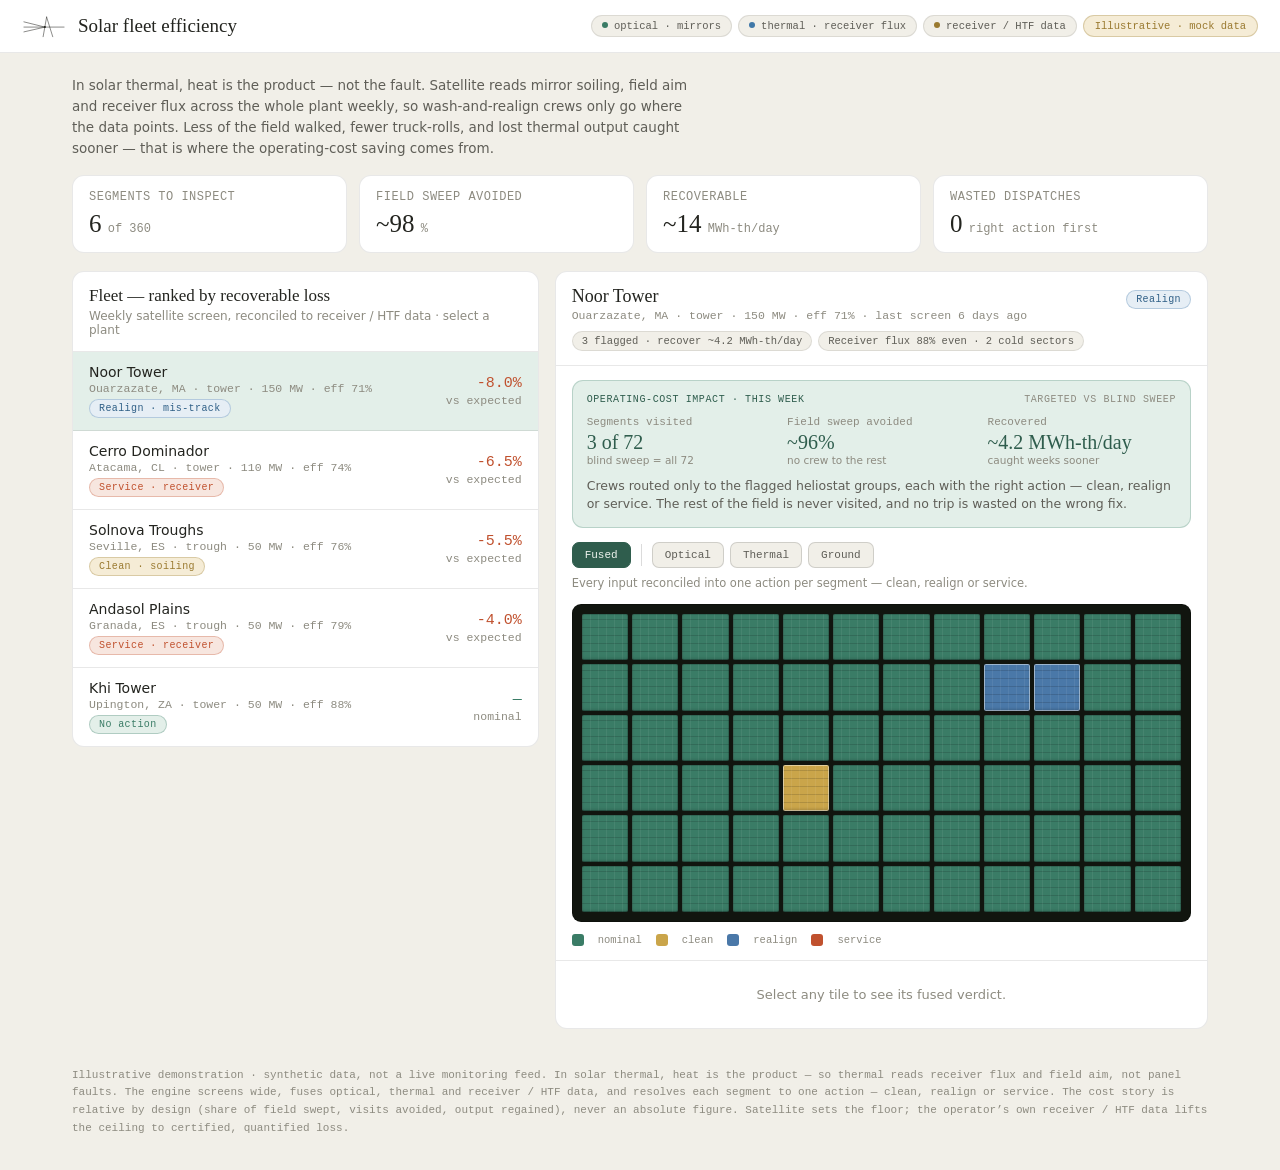
==== public/aletheia-solar-fleet-demo_3.html @ 1e92328d "Move aletheia-solar-fleet-demo_3.html to public folder so it deploys" ====
<!DOCTYPE html>
<html lang="en">
<head>
<meta charset="utf-8">
<meta name="viewport" content="width=device-width, initial-scale=1">
<title>Aletheia — Solar fleet efficiency</title>
<style>
  :root{
    --bg:#f1efe8; --card:#ffffff; --ink:#23241f; --ink2:#5f5e57; --ink3:#8d8b80;
    --line:rgba(35,36,31,0.10); --line2:rgba(35,36,31,0.16);
    --green:#2f5d4d; --greenl:#e3efe9; --teal:#3a7c66; --gold:#9a7a30; --goldl:#f5ecd6;
    --amber:#b8923f; --red:#c0512e; --redl:#f7e6df; --blue:#3f78a8;
    --serif:Georgia,Cambria,'Times New Roman',serif;
    --mono:ui-monospace,SFMono-Regular,Menlo,Consolas,monospace;
    --sans:ui-sans-serif,system-ui,-apple-system,'Segoe UI',sans-serif;
  }
  *{box-sizing:border-box}
  body{margin:0;background:var(--bg);color:var(--ink);font-family:var(--sans);-webkit-font-smoothing:antialiased}
  .top{display:flex;align-items:center;justify-content:space-between;gap:12px;
    padding:14px 22px;background:var(--card);border-bottom:0.5px solid var(--line);flex-wrap:wrap}
  .brand{display:flex;align-items:center;gap:12px}
  .brand .nm{font-family:var(--serif);font-size:19px}
  .tags{display:flex;gap:6px;flex-wrap:wrap;align-items:center}
  .tag{font-family:var(--mono);font-size:10.5px;color:var(--ink2);background:var(--bg);
    border:0.5px solid var(--line);border-radius:999px;padding:4px 10px}
  .tag .d{display:inline-block;width:6px;height:6px;border-radius:50%;background:var(--teal);margin-right:6px;vertical-align:1px}
  .mock{font-family:var(--mono);font-size:10.5px;color:var(--gold);background:var(--goldl);
    border:0.5px solid rgba(154,122,48,0.3);border-radius:999px;padding:4px 11px}

  .wrap{max-width:1180px;margin:0 auto;padding:22px}
  .lead{font-size:13.5px;color:var(--ink2);margin:0 0 16px;max-width:74ch;line-height:1.55}
  .kpis{display:grid;grid-template-columns:repeat(4,1fr);gap:12px;margin-bottom:18px}
  .kpi{background:var(--card);border:0.5px solid var(--line);border-radius:12px;padding:14px 16px}
  .kpi .l{font-size:12px;color:var(--ink3);font-family:var(--mono);text-transform:uppercase;letter-spacing:0.5px}
  .kpi .v{font-size:25px;font-family:var(--serif);margin-top:6px}
  .kpi .v small{font-size:12px;color:var(--ink3);font-family:var(--mono)}

  .main{display:grid;grid-template-columns:minmax(0,5fr) minmax(0,7fr);gap:16px;align-items:start}
  .panel{background:var(--card);border:0.5px solid var(--line);border-radius:12px;overflow:hidden}
  .ph{padding:14px 16px;border-bottom:0.5px solid var(--line)}
  .ph h2{font-family:var(--serif);font-size:17px;font-weight:400;margin:0}
  .ph p{margin:3px 0 0;font-size:12px;color:var(--ink3)}

  .row{display:grid;grid-template-columns:1fr auto;gap:8px;align-items:center;padding:12px 16px;
    border-bottom:0.5px solid var(--line);cursor:pointer;transition:background .12s}
  .row:last-child{border-bottom:none}
  .row:hover{background:#faf9f4}
  .row.sel{background:var(--greenl)}
  .row .nm{font-size:14px;font-weight:500}
  .row .meta{font-size:11.5px;color:var(--ink3);font-family:var(--mono);margin-top:2px}
  .row .right{text-align:right}
  .row .loss{font-family:var(--mono);font-size:15px;color:var(--red)}
  .row .loss.ok{color:var(--teal)}
  .pill{font-family:var(--mono);font-size:10px;letter-spacing:0.4px;padding:3px 9px;border-radius:999px;white-space:nowrap;display:inline-block;margin-top:4px}
  .pill.OK{color:var(--teal);background:var(--greenl);border:0.5px solid rgba(58,124,102,0.3)}
  .pill.Clean{color:var(--gold);background:var(--goldl);border:0.5px solid rgba(154,122,48,0.3)}
  .pill.Realign{color:#2f5f86;background:#e6eef5;border:0.5px solid rgba(63,120,168,0.3)}
  .pill.Service{color:var(--red);background:var(--redl);border:0.5px solid rgba(192,81,46,0.3)}

  .sitehead{padding:14px 16px;border-bottom:0.5px solid var(--line);display:flex;justify-content:space-between;align-items:flex-start;gap:10px;flex-wrap:wrap}
  .sitehead .nm{font-family:var(--serif);font-size:18px}
  .sitehead .meta{font-size:11.5px;color:var(--ink3);font-family:var(--mono);margin-top:2px}
  .sumchips{display:flex;gap:6px;flex-wrap:wrap;margin-top:9px}
  .sumchip{font-family:var(--mono);font-size:10.5px;color:var(--ink2);background:var(--bg);border:0.5px solid var(--line);border-radius:999px;padding:3px 9px}

  .cost{margin:14px 16px 0;padding:13px 14px;background:var(--greenl);border:0.5px solid rgba(58,124,102,0.25);border-radius:11px}
  .cost .costh{font-family:var(--mono);font-size:10px;letter-spacing:0.6px;text-transform:uppercase;color:var(--green);margin-bottom:11px;display:flex;justify-content:space-between}
  .cost .costh .vs{color:var(--ink3)}
  .cost3{display:grid;grid-template-columns:repeat(3,1fr);gap:12px}
  .cstat .cl{font-size:11px;color:var(--ink3);font-family:var(--mono)}
  .cstat .cv{font-family:var(--serif);font-size:20px;color:var(--green);margin:3px 0 1px;line-height:1.1}
  .cstat .cs{font-size:10.5px;color:var(--ink3)}
  .costcap{margin-top:11px;font-size:12.5px;color:var(--ink2);line-height:1.5}

  .layers{display:flex;gap:6px;padding:14px 16px 0;flex-wrap:wrap}
  .lyr{appearance:none;font-family:var(--mono);font-size:11px;color:var(--ink2);background:var(--bg);
    border:0.5px solid var(--line2);border-radius:7px;padding:6px 12px;cursor:pointer}
  .lyr.on{background:var(--green);color:#eef3ee;border-color:var(--green)}
  .lyr.ground.on{background:var(--gold);border-color:var(--gold)}
  .lyr.fused{font-weight:500}
  .lyrsep{width:1px;background:var(--line2);margin:2px 4px}
  .lyrhint{font-size:11.5px;color:var(--ink3);padding:8px 16px 0;min-height:18px}

  .gridwrap{padding:14px 16px}
  .pvframe{background:#11150f;border-radius:9px;padding:9px;border:0.5px solid rgba(0,0,0,0.25)}
  .pvgrid{display:grid;gap:4px}
  .cell{aspect-ratio:1;border-radius:2px;cursor:pointer;transition:transform .1s;
    display:flex;align-items:center;justify-content:center;font-family:var(--mono);font-size:9.5px;font-weight:500;color:#15160f;
    box-shadow:inset 0 0 0 1px rgba(0,0,0,0.16), inset 0 -2px 3px rgba(0,0,0,0.12);
    background-image:repeating-linear-gradient(90deg,rgba(255,255,255,0.06) 0 1px,transparent 1px 8px),repeating-linear-gradient(0deg,rgba(0,0,0,0.14) 0 1px,transparent 1px 8px)}
  .cell:hover{transform:scale(1.16);z-index:2}
  .cell.flag{box-shadow:inset 0 0 0 1px rgba(255,255,255,0.45), inset 0 -2px 3px rgba(0,0,0,0.18)}
  .cell.active{outline:2px solid #fff;outline-offset:1px;z-index:3}
  .legend{display:flex;gap:14px;flex-wrap:wrap;margin-top:12px;font-family:var(--mono);font-size:10.5px;color:var(--ink3)}
  .legend span{display:inline-flex;align-items:center;gap:6px}
  .sw{width:12px;height:12px;border-radius:3px}

  .verdict{border-top:0.5px solid var(--line);padding:14px 16px}
  .verdict .pre{font-family:var(--mono);font-size:10.5px;letter-spacing:0.6px;text-transform:uppercase;color:var(--ink3)}
  .verdict .fchip{float:right;font-family:var(--mono);font-size:9.5px;color:var(--teal);background:var(--greenl);border:0.5px solid rgba(58,124,102,0.3);border-radius:999px;padding:3px 9px}
  .verdict h3{font-family:var(--serif);font-weight:400;font-size:17px;margin:5px 0 10px}
  .vline{display:grid;grid-template-columns:148px 1fr;gap:10px;padding:7px 0;border-top:0.5px solid var(--line);font-size:13px}
  .vline .src{font-family:var(--mono);font-size:11px}
  .vsrc.opt{color:var(--teal)} .vsrc.th{color:var(--blue)} .vsrc.gr{color:var(--gold)}
  .vact{margin-top:11px;padding:11px 12px;border-radius:9px;background:var(--greenl);border:0.5px solid rgba(58,124,102,0.25);
    font-size:13.5px;color:var(--green)}
  .vact b{font-weight:500}
  .empty{padding:26px 16px;color:var(--ink3);font-size:13px;text-align:center;border-top:0.5px solid var(--line)}

  .note{max-width:1180px;margin:16px auto 30px;padding:0 22px;font-family:var(--mono);font-size:11px;color:var(--ink3);line-height:1.6}
  @media(max-width:880px){.main{grid-template-columns:1fr}.kpis{grid-template-columns:repeat(2,1fr)}}
</style>
</head>
<body>
<div class="top">
  <div class="brand">
    <svg width="44" height="24" viewBox="0 0 200 110" aria-hidden="true"><g fill="none" stroke="#23241f" stroke-width="2.4" stroke-linecap="round"><line x1="8" y1="36" x2="104" y2="60"/><line x1="8" y1="60" x2="192" y2="60"/><line x1="8" y1="82" x2="104" y2="60"/><line x1="112" y1="14" x2="96" y2="104"/><line x1="112" y1="14" x2="140" y2="104"/></g><circle cx="104" cy="60" r="4.5" fill="#23241f"/></svg>
    <div class="nm">Solar fleet efficiency</div>
  </div>
  <div class="tags">
    <span class="tag"><span class="d"></span>optical · mirrors</span>
    <span class="tag"><span class="d" style="background:#3f78a8"></span>thermal · receiver flux</span>
    <span class="tag"><span class="d" style="background:#9a7a30"></span>receiver / HTF data</span>
    <span class="mock">Illustrative · mock data</span>
  </div>
</div>

<div class="wrap">
  <p class="lead">In solar thermal, heat is the product — not the fault. Satellite reads mirror soiling, field aim and receiver flux across the whole plant weekly, so wash-and-realign crews only go where the data points. Less of the field walked, fewer truck-rolls, and lost thermal output caught sooner — that is where the operating-cost saving comes from.</p>
  <div class="kpis" id="kpis"></div>
  <div class="main">
    <div class="panel">
      <div class="ph"><h2>Fleet — ranked by recoverable loss</h2><p>Weekly satellite screen, reconciled to receiver / HTF data · select a plant</p></div>
      <div id="fleet"></div>
    </div>
    <div class="panel" id="detail"></div>
  </div>
</div>
<div class="note" id="note"></div>

<script>
function rng(seed){return function(){seed|=0;seed=seed+0x6D2B79F5|0;let t=Math.imul(seed^seed>>>15,1|seed);t=t+Math.imul(t^t>>>7,61|t)^t;return ((t^t>>>14)>>>0)/4294967296;};}

const SITES=[
  {id:'noor',name:'Noor Tower',loc:'Ouarzazate, MA',type:'tower',mw:150,pr:71,loss:8.0,cause:'mis-track',status:'Realign',recover:'~4.2 MWh-th/day',seed:101,extra:'Receiver flux 88% even · 2 cold sectors',
    flags:{ '20':{cause:'mistrack',action:'Realign',label:'Heliostat group H-21',dev:-14,kwh:'recover ~2.1 MWh-th/day (with H-22)',opt:'Mirrors clean — canting / aim looks off',th:'Cold sector on the receiver — energy landing off-target',gr:'Receiver flux 6% below expected on this cluster',act:'Realign / recalibrate tracking. This is not a wash.'},
            '21':{cause:'mistrack',action:'Realign',label:'Heliostat group H-22',dev:-11,kwh:'recover with H-21',opt:'Clean mirrors',th:'Adjacent cold sector on receiver',gr:'Flux down, same cluster',act:'Recalibrate tracking together with H-21.'},
            '40':{cause:'soiling',action:'Clean',label:'Heliostat group H-41',dev:-7,kwh:'recover ~1.4 MWh-th/day',opt:'Visible dust film across the mirrors',th:'Mild uniform flux drop',gr:'Reflectance down ~7%',act:'Wash the mirror group.'} } },
  {id:'cerro',name:'Cerro Dominador',loc:'Atacama, CL',type:'tower',mw:110,pr:74,loss:6.5,cause:'receiver',status:'Service',recover:'protect receiver',seed:117,extra:'Receiver hotspot · north panel',
    flags:{ '15':{cause:'receiver',action:'Service',label:'Receiver panel R-N',dev:-22,kwh:'protect receiver · restore output',opt:'Field looks clean and well aimed',th:'Sharp hotspot on the receiver structure',gr:'Receiver metal temperature above safe band',act:'Service — inspect tubes; defocus the affected heliostats now.'} } },
  {id:'solnova',name:'Solnova Troughs',loc:'Seville, ES',type:'trough',mw:50,pr:76,loss:5.5,cause:'soiling',status:'Clean',recover:'~1.6 MWh-th/day',seed:131,extra:'HTF outlet near setpoint',
    flags:{ '28':{cause:'soiling',action:'Clean',label:'Collector loop L-29',dev:-9,kwh:'recover ~1.6 MWh-th/day',opt:'Dust on the trough mirrors, full row',th:'HTF outlet cooler along the loop',gr:'Loop outlet 9°C below setpoint',act:'Wash the loop mirrors.'} } },
  {id:'andasol',name:'Andasol Plains',loc:'Granada, ES',type:'trough',mw:50,pr:79,loss:4.0,cause:'receiver',status:'Service',recover:'restore loop',seed:148,extra:'HTF joint suspected · L-12',
    flags:{ '11':{cause:'receiver',action:'Service',label:'Collector loop L-12',dev:-12,kwh:'restore loop output',opt:'Mirrors clean',th:'Cold break mid-loop — fluid not heating past the joint',gr:'Loop outlet flat despite full irradiance',act:'Service — inspect HTF joint / vacuum loss on the receiver tube.'} } },
  {id:'khi',name:'Khi Tower',loc:'Upington, ZA',type:'tower',mw:50,pr:88,loss:1.8,cause:'none material',status:'OK',recover:'—',seed:160,extra:'Receiver flux even',flags:{}}
];

const GW=12, GH=6, N=GW*GH;
SITES.forEach(function(s){
  const r=rng(s.seed); const cells=[];
  for(let i=0;i<N;i++){ cells.push({perf:0.92+r()*0.07, dev:-2+r()*3, flag:null}); }
  Object.keys(s.flags).forEach(function(k){
    const i=+k, f=s.flags[k];
    cells[i].flag=f; cells[i].dev=f.dev;
    cells[i].perf = f.cause==='receiver'?0.5+r()*0.1 : f.cause==='mistrack'?0.7+r()*0.05 : 0.74+r()*0.05;
  });
  s.cells=cells;
});

let layer='fused', curSite=null, curCell=null;

const totalSeg=SITES.length*N;
const flaggedSeg=SITES.reduce((a,s)=>a+s.cells.filter(c=>c.flag).length,0);
const avoided=Math.round((1-flaggedSeg/totalSeg)*100);
document.getElementById('kpis').innerHTML=
  kpi('Segments to inspect',flaggedSeg+' <small>of '+totalSeg+'</small>')+
  kpi('Field sweep avoided','~'+avoided+' <small>%</small>')+
  kpi('Recoverable','~14 <small>MWh-th/day</small>')+
  kpi('Wasted dispatches','0 <small>right action first</small>');
function kpi(l,v){return '<div class="kpi"><div class="l">'+l+'</div><div class="v">'+v+'</div></div>';}

const ranked=[...SITES].sort((a,b)=>b.loss-a.loss);
document.getElementById('fleet').innerHTML=ranked.map(function(s){
  const ok=s.status==='OK';
  return '<div class="row" data-id="'+s.id+'"><div><div class="nm">'+s.name+'</div>'+
    '<div class="meta">'+s.loc+' · '+s.type+' · '+s.mw+' MW · eff '+s.pr+'%</div>'+
    '<span class="pill '+s.status+'">'+(ok?'No action':s.status+' · '+s.cause)+'</span></div>'+
    '<div class="right"><div class="loss'+(ok?' ok':'')+'">'+(ok?'\u2014':'-'+s.loss.toFixed(1)+'%')+'</div>'+
    '<div class="meta">'+(ok?'nominal':'vs expected')+'</div></div></div>';
}).join('');
document.querySelectorAll('.row').forEach(r=>r.onclick=function(){selectSite(r.dataset.id);});

function colorFor(c){
  if(layer==='fused'){ if(!c.flag) return '#3a7c66'; const x=c.flag.cause; return x==='soiling'?'#caa54a':x==='mistrack'?'#4a78a8':'#c0512e'; }
  if(layer==='optical'){ if(!c.flag) return '#3b5566'; const x=c.flag.cause; return x==='soiling'?'#caa54a':x==='mistrack'?'#6a86a0':'#3b5566'; }
  if(layer==='thermal'){ if(!c.flag) return '#3a7c66'; const x=c.flag.cause; return x==='soiling'?'#caa54a':x==='mistrack'?'#5b8fc4':'#c0512e'; }
  const d=c.dev; return d>=-2?'#3a7c66':d>=-5?'#e7d39a':d>=-10?'#caa54a':d>=-20?'#cf7a3a':'#c0512e';
}
function cellVal(c){ if(layer!=='ground') return ''; if(c.dev<=-50) return 'OFF'; if(c.dev<=-4) return '\u2212'+Math.abs(Math.round(c.dev)); return ''; }
const LAYERS=['fused','optical','thermal','ground'];
const LLABEL={fused:'Fused',optical:'Optical',thermal:'Thermal',ground:'Ground'};
const HINT={
  fused:'Every input reconciled into one action per segment — clean, realign or service.',
  optical:'Optical sees mirror soiling and gross mis-alignment across the field.',
  thermal:'Thermal reads <em>receiver flux and aim</em> — an even, intense target means the field is hitting its mark; cold patches mean mirrors missing it.',
  ground:'Receiver / HTF temperature vs expected — the thermal truth that <em>proves</em> the picture.'
};

function cstat(l,v,s){return '<div class="cstat"><div class="cl">'+l+'</div><div class="cv">'+v+'</div><div class="cs">'+s+'</div></div>';}
function costHTML(s,fN){
  const pctVisit=Math.round(fN/N*100), av=100-pctVisit;
  const unit=s.type==='trough'?'loops':'heliostat groups';
  const visited=fN? fN+' of '+N:'0 of '+N;
  const recov=fN? s.recover:'none lost';
  const cap=fN
    ? 'Crews routed only to the flagged '+unit+', each with the right action — clean, realign or service. The rest of the field is never visited, and no trip is wasted on the wrong fix.'
    : 'The weekly satellite screen clears the plant — a full blind sweep avoided this cycle, zero truck-rolls, nothing to recover.';
  return '<div class="cost"><div class="costh"><span>Operating-cost impact · this week</span><span class="vs">targeted vs blind sweep</span></div>'+
    '<div class="cost3">'+cstat('Segments visited',visited,'blind sweep = all '+N)+
    cstat('Field sweep avoided','~'+av+'%','no crew to the rest')+
    cstat('Recovered',recov,fN?'caught weeks sooner':'screen clears it')+
    '</div><div class="costcap">'+cap+'</div></div>';
}

function selectSite(id){
  curSite=SITES.find(s=>s.id===id); curCell=null;
  document.querySelectorAll('.row').forEach(r=>r.classList.toggle('sel',r.dataset.id===id));
  renderDetail();
}
function renderDetail(){
  const s=curSite, fN=s.cells.filter(c=>c.flag).length;
  const chips='<span class="sumchip">'+(fN? fN+' flagged · recover '+s.recover:'all nominal · no action')+'</span>'+(s.extra?'<span class="sumchip">'+s.extra+'</span>':'');
  const lyrs=LAYERS.map(function(l,idx){
    const sep=(idx===1)?'<div class="lyrsep"></div>':'';
    const extra=(l==='fused'?'fused':l==='ground'?'ground':'');
    return sep+'<button class="lyr '+extra+(layer===l?' on':'')+'" data-l="'+l+'">'+LLABEL[l]+'</button>';
  }).join('');
  document.getElementById('detail').innerHTML=
    '<div class="sitehead"><div><div class="nm">'+s.name+'</div><div class="meta">'+s.loc+' · '+s.type+' · '+s.mw+' MW · eff '+s.pr+'% · last screen 6 days ago</div>'+
      '<div class="sumchips">'+chips+'</div></div>'+
      '<span class="pill '+s.status+'">'+(s.status==='OK'?'No action':s.status)+'</span></div>'+
    costHTML(s,fN)+
    '<div class="layers">'+lyrs+'</div><div class="lyrhint" id="hint"></div>'+
    '<div class="gridwrap"><div class="pvframe"><div class="pvgrid" id="pv" style="grid-template-columns:repeat('+GW+',1fr)"></div></div><div class="legend" id="legend"></div></div>'+
    '<div id="vbox"></div>';
  document.querySelectorAll('.lyr').forEach(b=>b.onclick=function(){layer=b.dataset.l;paintGrid();});
  paintGrid(); renderVerdict();
}
function paintGrid(){
  document.querySelectorAll('.lyr').forEach(b=>b.classList.toggle('on',b.dataset.l===layer));
  document.getElementById('hint').innerHTML=HINT[layer];
  const pv=document.getElementById('pv');
  pv.innerHTML=curSite.cells.map(function(c,i){
    return '<div class="cell'+(c.flag?' flag':'')+(curCell===i?' active':'')+'" data-i="'+i+'" style="background-color:'+colorFor(c)+'">'+cellVal(c)+'</div>';
  }).join('');
  pv.querySelectorAll('.cell').forEach(el=>el.onclick=function(){curCell=+el.dataset.i;paintGrid();renderVerdict();});
  document.getElementById('legend').innerHTML=legendFor();
}
function legendFor(){
  if(layer==='fused') return sw('#3a7c66')+'nominal '+sw('#caa54a')+'clean '+sw('#4a78a8')+'realign '+sw('#c0512e')+'service';
  if(layer==='optical') return sw('#3b5566')+'clean mirrors '+sw('#caa54a')+'soiled '+sw('#6a86a0')+'aim suspect';
  if(layer==='thermal') return sw('#3a7c66')+'on-target flux '+sw('#5b8fc4')+'cold / off-aim '+sw('#c0512e')+'receiver hot';
  return sw('#3a7c66')+'at expected '+sw('#caa54a')+'down '+sw('#cf7a3a')+'down hard '+sw('#c0512e')+'critical · numbers = % below';
}
function sw(c){return '<span><span class="sw" style="background:'+c+'"></span></span>';}
function renderVerdict(){
  const v=document.getElementById('vbox');
  if(curCell===null){v.innerHTML='<div class="empty">Select any tile to see its fused verdict.</div>';return;}
  const c=curSite.cells[curCell];
  if(!c.flag){v.innerHTML='<div class="verdict"><div class="pre">'+segName(curCell)+'</div><h3>Nominal — performing to expectation.</h3><div class="vline"><span class="src vsrc gr">receiver / HTF</span><span>Within tolerance of expected output.</span></div></div>';return;}
  const f=c.flag;
  v.innerHTML='<div class="verdict"><span class="fchip">fused · 3 sources agree</span><div class="pre">Fused verdict · '+f.label+'</div>'+
    '<h3>'+causeTitle(f.cause)+'</h3>'+
    vline('opt','optical · mirror',f.opt)+
    vline('th','thermal · receiver & aim',f.th)+
    vline('gr','receiver/HTF · output',f.gr)+
    '<div class="vact"><b>'+f.action+'.</b> '+f.act+'<div style="margin-top:5px;font-family:var(--mono);font-size:11px;color:#2f5d4d">\u2192 '+f.kwh+'</div></div></div>';
}
function vline(cls,src,txt){return '<div class="vline"><span class="src vsrc '+cls+'">'+src+'</span><span>'+txt+'</span></div>';}
function causeTitle(c){ return c==='soiling'?'Soiling — clean it.':c==='mistrack'?'Mis-tracking — realign it.':'Receiver / HTF — service it.'; }
function segName(i){
  const rc=String.fromCharCode(65+Math.floor(i/GW))+'-'+String((i%GW)+1).padStart(2,'0');
  return (curSite.type==='trough'?'Loop ':'Heliostat ')+rc;
}

selectSite('noor');

document.getElementById('note').textContent='Illustrative demonstration · synthetic data, not a live monitoring feed. In solar thermal, heat is the product — so thermal reads receiver flux and field aim, not panel faults. The engine screens wide, fuses optical, thermal and receiver / HTF data, and resolves each segment to one action — clean, realign or service. The cost story is relative by design (share of field swept, visits avoided, output regained), never an absolute figure. Satellite sets the floor; the operator\u2019s own receiver / HTF data lifts the ceiling to certified, quantified loss.';
</script>
</body>
</html>
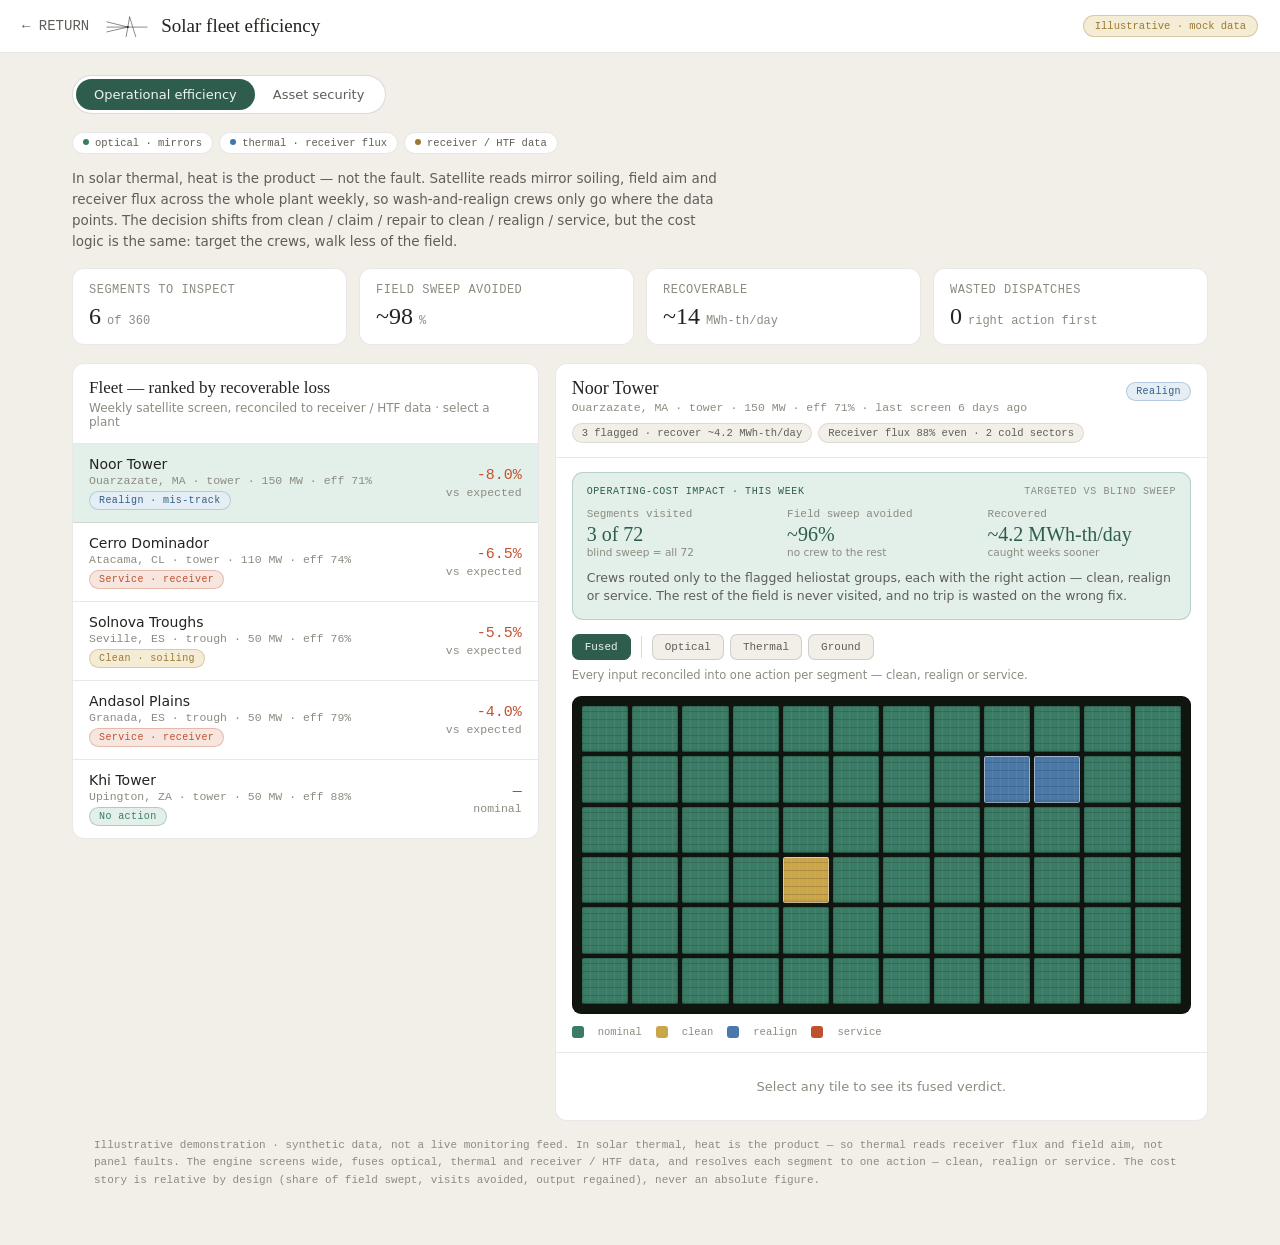
==== commit 61f6c74a: "Update demo page from vinaylax/main but keep Return button" ====
--- a/public/aletheia-solar-fleet-demo_3.html
+++ b/public/aletheia-solar-fleet-demo_3.html
@@ -20,19 +20,22 @@
     padding:14px 22px;background:var(--card);border-bottom:0.5px solid var(--line);flex-wrap:wrap}
   .brand{display:flex;align-items:center;gap:12px}
   .brand .nm{font-family:var(--serif);font-size:19px}
-  .tags{display:flex;gap:6px;flex-wrap:wrap;align-items:center}
-  .tag{font-family:var(--mono);font-size:10.5px;color:var(--ink2);background:var(--bg);
+  .mock{font-family:var(--mono);font-size:10.5px;color:var(--gold);background:var(--goldl);
+    border:0.5px solid rgba(154,122,48,0.3);border-radius:999px;padding:4px 11px}
+  .tags{display:flex;gap:6px;flex-wrap:wrap;align-items:center;margin-bottom:14px}
+  .tag{font-family:var(--mono);font-size:10.5px;color:var(--ink2);background:var(--card);
     border:0.5px solid var(--line);border-radius:999px;padding:4px 10px}
   .tag .d{display:inline-block;width:6px;height:6px;border-radius:50%;background:var(--teal);margin-right:6px;vertical-align:1px}
-  .mock{font-family:var(--mono);font-size:10.5px;color:var(--gold);background:var(--goldl);
-    border:0.5px solid rgba(154,122,48,0.3);border-radius:999px;padding:4px 11px}
 
   .wrap{max-width:1180px;margin:0 auto;padding:22px}
-  .lead{font-size:13.5px;color:var(--ink2);margin:0 0 16px;max-width:74ch;line-height:1.55}
+  .modeseg{display:inline-flex;background:var(--card);border:0.5px solid var(--line2);border-radius:999px;padding:3px;margin-bottom:18px}
+  .modebtn{appearance:none;border:none;background:transparent;font-family:var(--sans);font-size:13px;color:var(--ink2);padding:8px 18px;border-radius:999px;cursor:pointer}
+  .modebtn.on{background:var(--green);color:#eef3ee}
+  .lead{font-size:13.5px;color:var(--ink2);margin:0 0 16px;max-width:76ch;line-height:1.55}
   .kpis{display:grid;grid-template-columns:repeat(4,1fr);gap:12px;margin-bottom:18px}
   .kpi{background:var(--card);border:0.5px solid var(--line);border-radius:12px;padding:14px 16px}
   .kpi .l{font-size:12px;color:var(--ink3);font-family:var(--mono);text-transform:uppercase;letter-spacing:0.5px}
-  .kpi .v{font-size:25px;font-family:var(--serif);margin-top:6px}
+  .kpi .v{font-size:24px;font-family:var(--serif);margin-top:6px}
   .kpi .v small{font-size:12px;color:var(--ink3);font-family:var(--mono)}
 
   .main{display:grid;grid-template-columns:minmax(0,5fr) minmax(0,7fr);gap:16px;align-items:start}
@@ -41,106 +44,158 @@
   .ph h2{font-family:var(--serif);font-size:17px;font-weight:400;margin:0}
   .ph p{margin:3px 0 0;font-size:12px;color:var(--ink3)}
 
-  .row{display:grid;grid-template-columns:1fr auto;gap:8px;align-items:center;padding:12px 16px;
-    border-bottom:0.5px solid var(--line);cursor:pointer;transition:background .12s}
-  .row:last-child{border-bottom:none}
-  .row:hover{background:#faf9f4}
-  .row.sel{background:var(--greenl)}
-  .row .nm{font-size:14px;font-weight:500}
-  .row .meta{font-size:11.5px;color:var(--ink3);font-family:var(--mono);margin-top:2px}
-  .row .right{text-align:right}
-  .row .loss{font-family:var(--mono);font-size:15px;color:var(--red)}
-  .row .loss.ok{color:var(--teal)}
+  /* OE fleet */
+  .row{display:grid;grid-template-columns:1fr auto;gap:8px;align-items:center;padding:12px 16px;border-bottom:0.5px solid var(--line);cursor:pointer;transition:background .12s}
+  .row:last-child{border-bottom:none}.row:hover{background:#faf9f4}.row.sel{background:var(--greenl)}
+  .row .nm{font-size:14px;font-weight:500}.row .meta{font-size:11.5px;color:var(--ink3);font-family:var(--mono);margin-top:2px}
+  .row .right{text-align:right}.row .loss{font-family:var(--mono);font-size:15px;color:var(--red)}.row .loss.ok{color:var(--teal)}
   .pill{font-family:var(--mono);font-size:10px;letter-spacing:0.4px;padding:3px 9px;border-radius:999px;white-space:nowrap;display:inline-block;margin-top:4px}
   .pill.OK{color:var(--teal);background:var(--greenl);border:0.5px solid rgba(58,124,102,0.3)}
   .pill.Clean{color:var(--gold);background:var(--goldl);border:0.5px solid rgba(154,122,48,0.3)}
   .pill.Realign{color:#2f5f86;background:#e6eef5;border:0.5px solid rgba(63,120,168,0.3)}
   .pill.Service{color:var(--red);background:var(--redl);border:0.5px solid rgba(192,81,46,0.3)}
-
   .sitehead{padding:14px 16px;border-bottom:0.5px solid var(--line);display:flex;justify-content:space-between;align-items:flex-start;gap:10px;flex-wrap:wrap}
-  .sitehead .nm{font-family:var(--serif);font-size:18px}
-  .sitehead .meta{font-size:11.5px;color:var(--ink3);font-family:var(--mono);margin-top:2px}
+  .sitehead .nm{font-family:var(--serif);font-size:18px}.sitehead .meta{font-size:11.5px;color:var(--ink3);font-family:var(--mono);margin-top:2px}
   .sumchips{display:flex;gap:6px;flex-wrap:wrap;margin-top:9px}
   .sumchip{font-family:var(--mono);font-size:10.5px;color:var(--ink2);background:var(--bg);border:0.5px solid var(--line);border-radius:999px;padding:3px 9px}
-
   .cost{margin:14px 16px 0;padding:13px 14px;background:var(--greenl);border:0.5px solid rgba(58,124,102,0.25);border-radius:11px}
   .cost .costh{font-family:var(--mono);font-size:10px;letter-spacing:0.6px;text-transform:uppercase;color:var(--green);margin-bottom:11px;display:flex;justify-content:space-between}
-  .cost .costh .vs{color:var(--ink3)}
-  .cost3{display:grid;grid-template-columns:repeat(3,1fr);gap:12px}
-  .cstat .cl{font-size:11px;color:var(--ink3);font-family:var(--mono)}
-  .cstat .cv{font-family:var(--serif);font-size:20px;color:var(--green);margin:3px 0 1px;line-height:1.1}
-  .cstat .cs{font-size:10.5px;color:var(--ink3)}
+  .cost .costh .vs{color:var(--ink3)}.cost3{display:grid;grid-template-columns:repeat(3,1fr);gap:12px}
+  .cstat .cl{font-size:11px;color:var(--ink3);font-family:var(--mono)}.cstat .cv{font-family:var(--serif);font-size:20px;color:var(--green);margin:3px 0 1px;line-height:1.1}.cstat .cs{font-size:10.5px;color:var(--ink3)}
   .costcap{margin-top:11px;font-size:12.5px;color:var(--ink2);line-height:1.5}
-
   .layers{display:flex;gap:6px;padding:14px 16px 0;flex-wrap:wrap}
-  .lyr{appearance:none;font-family:var(--mono);font-size:11px;color:var(--ink2);background:var(--bg);
-    border:0.5px solid var(--line2);border-radius:7px;padding:6px 12px;cursor:pointer}
-  .lyr.on{background:var(--green);color:#eef3ee;border-color:var(--green)}
-  .lyr.ground.on{background:var(--gold);border-color:var(--gold)}
-  .lyr.fused{font-weight:500}
-  .lyrsep{width:1px;background:var(--line2);margin:2px 4px}
-  .lyrhint{font-size:11.5px;color:var(--ink3);padding:8px 16px 0;min-height:18px}
-
+  .lyr{appearance:none;font-family:var(--mono);font-size:11px;color:var(--ink2);background:var(--bg);border:0.5px solid var(--line2);border-radius:7px;padding:6px 12px;cursor:pointer}
+  .lyr.on{background:var(--green);color:#eef3ee;border-color:var(--green)}.lyr.ground.on{background:var(--gold);border-color:var(--gold)}.lyr.fused{font-weight:500}
+  .lyrsep{width:1px;background:var(--line2);margin:2px 4px}.lyrhint{font-size:11.5px;color:var(--ink3);padding:8px 16px 0;min-height:18px}
   .gridwrap{padding:14px 16px}
   .pvframe{background:#11150f;border-radius:9px;padding:9px;border:0.5px solid rgba(0,0,0,0.25)}
   .pvgrid{display:grid;gap:4px}
-  .cell{aspect-ratio:1;border-radius:2px;cursor:pointer;transition:transform .1s;
-    display:flex;align-items:center;justify-content:center;font-family:var(--mono);font-size:9.5px;font-weight:500;color:#15160f;
+  .cell{aspect-ratio:1;border-radius:2px;cursor:pointer;transition:transform .1s;display:flex;align-items:center;justify-content:center;font-family:var(--mono);font-size:9.5px;font-weight:500;color:#15160f;
     box-shadow:inset 0 0 0 1px rgba(0,0,0,0.16), inset 0 -2px 3px rgba(0,0,0,0.12);
     background-image:repeating-linear-gradient(90deg,rgba(255,255,255,0.06) 0 1px,transparent 1px 8px),repeating-linear-gradient(0deg,rgba(0,0,0,0.14) 0 1px,transparent 1px 8px)}
   .cell:hover{transform:scale(1.16);z-index:2}
   .cell.flag{box-shadow:inset 0 0 0 1px rgba(255,255,255,0.45), inset 0 -2px 3px rgba(0,0,0,0.18)}
   .cell.active{outline:2px solid #fff;outline-offset:1px;z-index:3}
   .legend{display:flex;gap:14px;flex-wrap:wrap;margin-top:12px;font-family:var(--mono);font-size:10.5px;color:var(--ink3)}
-  .legend span{display:inline-flex;align-items:center;gap:6px}
-  .sw{width:12px;height:12px;border-radius:3px}
-
+  .legend span{display:inline-flex;align-items:center;gap:6px}.sw{width:12px;height:12px;border-radius:3px}
   .verdict{border-top:0.5px solid var(--line);padding:14px 16px}
   .verdict .pre{font-family:var(--mono);font-size:10.5px;letter-spacing:0.6px;text-transform:uppercase;color:var(--ink3)}
   .verdict .fchip{float:right;font-family:var(--mono);font-size:9.5px;color:var(--teal);background:var(--greenl);border:0.5px solid rgba(58,124,102,0.3);border-radius:999px;padding:3px 9px}
   .verdict h3{font-family:var(--serif);font-weight:400;font-size:17px;margin:5px 0 10px}
   .vline{display:grid;grid-template-columns:148px 1fr;gap:10px;padding:7px 0;border-top:0.5px solid var(--line);font-size:13px}
-  .vline .src{font-family:var(--mono);font-size:11px}
-  .vsrc.opt{color:var(--teal)} .vsrc.th{color:var(--blue)} .vsrc.gr{color:var(--gold)}
-  .vact{margin-top:11px;padding:11px 12px;border-radius:9px;background:var(--greenl);border:0.5px solid rgba(58,124,102,0.25);
-    font-size:13.5px;color:var(--green)}
-  .vact b{font-weight:500}
+  .vline .src{font-family:var(--mono);font-size:11px}.vsrc.opt{color:var(--teal)}.vsrc.th{color:var(--blue)}.vsrc.gr{color:var(--gold)}
+  .vact{margin-top:11px;padding:11px 12px;border-radius:9px;background:var(--greenl);border:0.5px solid rgba(58,124,102,0.25);font-size:13.5px;color:var(--green)}.vact b{font-weight:500}
   .empty{padding:26px 16px;color:var(--ink3);font-size:13px;text-align:center;border-top:0.5px solid var(--line)}
 
+  /* AS time-lapse */
+  .viewer{padding:14px 16px}
+  .scene-wrap{border-radius:9px;overflow:hidden;border:0.5px solid rgba(0,0,0,0.3);background:#0d0f0c;line-height:0}
+  .scene-wrap svg{width:100%;height:auto;display:block}
+  .caption{margin-top:12px;display:flex;align-items:baseline;gap:12px}
+  .caption .yr{font-family:var(--serif);font-size:26px}
+  .caption .cx{font-size:13px;color:var(--ink2)}
+  .timeline{margin-top:14px;position:relative}
+  .tlbar{height:2px;background:var(--line2);position:absolute;left:8px;right:8px;top:9px}
+  .tlfill{height:2px;background:var(--teal);position:absolute;left:8px;top:9px;transition:width .25s}
+  .ticks{display:flex;justify-content:space-between;position:relative}
+  .ytick{appearance:none;border:none;background:transparent;cursor:pointer;display:flex;flex-direction:column;align-items:center;gap:6px;padding:0;flex:1}
+  .ytick .dot{width:11px;height:11px;border-radius:50%;background:var(--card);border:1.5px solid var(--line2)}
+  .ytick.on .dot{background:var(--teal);border-color:var(--teal)}
+  .ytick.built .dot{box-shadow:0 0 0 3px rgba(154,122,48,0.25)}
+  .ytick .yl{font-family:var(--mono);font-size:10.5px;color:var(--ink3)}
+  .ytick.on .yl{color:var(--ink)}
+  .playrow{margin-top:16px;display:flex;align-items:center;gap:12px}
+  .playbtn{appearance:none;font-family:var(--mono);font-size:12px;color:#eef3ee;background:var(--green);border:none;border-radius:8px;padding:9px 16px;cursor:pointer}
+  .asmock{font-family:var(--mono);font-size:10.5px;color:var(--ink3)}
+  .changes{padding:6px 0}
+  .chg{display:grid;grid-template-columns:54px 1fr;gap:10px;padding:11px 16px;border-bottom:0.5px solid var(--line);opacity:.4;transition:opacity .2s}
+  .chg:last-child{border-bottom:none}
+  .chg.shown{opacity:1}
+  .chg.cur{background:var(--greenl)}
+  .chg .cy{font-family:var(--mono);font-size:12px;color:var(--ink3)}
+  .chg .ct{font-size:13px;color:var(--ink2);line-height:1.4}
+  .chg .lv{display:inline-block;font-family:var(--mono);font-size:9.5px;letter-spacing:.4px;padding:2px 7px;border-radius:999px;margin-top:5px}
+  .lv.base{color:var(--ink3);background:var(--bg);border:0.5px solid var(--line)}
+  .lv.info{color:var(--teal);background:var(--greenl);border:0.5px solid rgba(58,124,102,0.3)}
+  .lv.major{color:var(--gold);background:var(--goldl);border:0.5px solid rgba(154,122,48,0.3)}
+  .lv.review{color:var(--red);background:var(--redl);border:0.5px solid rgba(192,81,46,0.3)}
+
   .note{max-width:1180px;margin:16px auto 30px;padding:0 22px;font-family:var(--mono);font-size:11px;color:var(--ink3);line-height:1.6}
+  [hidden]{display:none!important}
   @media(max-width:880px){.main{grid-template-columns:1fr}.kpis{grid-template-columns:repeat(2,1fr)}}
 </style>
 </head>
 <body>
 <div class="top">
-  <div class="brand">
-    <svg width="44" height="24" viewBox="0 0 200 110" aria-hidden="true"><g fill="none" stroke="#23241f" stroke-width="2.4" stroke-linecap="round"><line x1="8" y1="36" x2="104" y2="60"/><line x1="8" y1="60" x2="192" y2="60"/><line x1="8" y1="82" x2="104" y2="60"/><line x1="112" y1="14" x2="96" y2="104"/><line x1="112" y1="14" x2="140" y2="104"/></g><circle cx="104" cy="60" r="4.5" fill="#23241f"/></svg>
-    <div class="nm">Solar fleet efficiency</div>
+  <div style="display:flex; align-items:center; gap:16px;">
+    <a href="index.html" style="text-decoration: none; color: var(--ink2); font-family: var(--mono); font-size: 14px;">&larr; RETURN</a>
+    <div class="brand">
+      <svg width="44" height="24" viewBox="0 0 200 110" aria-hidden="true"><g fill="none" stroke="#23241f" stroke-width="2.4" stroke-linecap="round"><line x1="8" y1="36" x2="104" y2="60"/><line x1="8" y1="60" x2="192" y2="60"/><line x1="8" y1="82" x2="104" y2="60"/><line x1="112" y1="14" x2="96" y2="104"/><line x1="112" y1="14" x2="140" y2="104"/></g><circle cx="104" cy="60" r="4.5" fill="#23241f"/></svg>
+      <div class="nm">Solar fleet efficiency</div>
+    </div>
   </div>
-  <div class="tags">
-    <span class="tag"><span class="d"></span>optical · mirrors</span>
-    <span class="tag"><span class="d" style="background:#3f78a8"></span>thermal · receiver flux</span>
-    <span class="tag"><span class="d" style="background:#9a7a30"></span>receiver / HTF data</span>
-    <span class="mock">Illustrative · mock data</span>
+  <span class="mock">Illustrative · mock data</span>
+</div>
+
+<div class="wrap">
+  <div class="modeseg" role="tablist">
+    <button class="modebtn on" id="m-oe" role="tab">Operational efficiency</button>
+    <button class="modebtn" id="m-as" role="tab">Asset security</button>
   </div>
+
+  <!-- ================= OPERATIONAL EFFICIENCY ================= -->
+  <section id="oe">
+    <div class="tags">
+      <span class="tag"><span class="d"></span>optical · mirrors</span>
+      <span class="tag"><span class="d" style="background:#3f78a8"></span>thermal · receiver flux</span>
+      <span class="tag"><span class="d" style="background:#9a7a30"></span>receiver / HTF data</span>
+    </div>
+    <p class="lead">In solar thermal, heat is the product — not the fault. Satellite reads mirror soiling, field aim and receiver flux across the whole plant weekly, so wash-and-realign crews only go where the data points. The decision shifts from clean / claim / repair to clean / realign / service, but the cost logic is the same: target the crews, walk less of the field.</p>
+    <div class="kpis" id="kpis"></div>
+    <div class="main">
+      <div class="panel">
+        <div class="ph"><h2>Fleet — ranked by recoverable loss</h2><p>Weekly satellite screen, reconciled to receiver / HTF data · select a plant</p></div>
+        <div id="fleet"></div>
+      </div>
+      <div class="panel" id="detail"></div>
+    </div>
+    <div class="note" id="oenote"></div>
+  </section>
+
+  <!-- ================= ASSET SECURITY ================= -->
+  <section id="as" hidden>
+    <div class="tags">
+      <span class="tag"><span class="d"></span>optical basemaps</span>
+      <span class="tag"><span class="d" style="background:#3f78a8"></span>change detection</span>
+      <span class="tag"><span class="d" style="background:#9a7a30"></span>boundary &amp; integrity</span>
+    </div>
+    <p class="lead">Asset security from orbit isn't a single snapshot — it's the record over time. Aletheia compares each satellite pass against the last to see what physically changed on a site: construction, footprint growth, new structures, and disturbance beyond the permitted boundary. Scrub the years, or press play, to watch this plant built out from bare land to a working solar farm — and see what the change-detection layer flags along the way.</p>
+    <div class="kpis" id="asstats"></div>
+    <div class="main">
+      <div class="panel">
+        <div class="ph"><h2>Site monitoring — build-out over time</h2><p>Kutch Solar Park · Gujarat, IN · annual satellite basemaps, 2018–2025</p></div>
+        <div class="viewer">
+          <div class="scene-wrap" id="scene"></div>
+          <div class="caption"><span class="yr" id="ascapyr"></span><span class="cx" id="ascaptx"></span></div>
+          <div class="timeline">
+            <div class="tlbar"></div><div class="tlfill" id="tlfill"></div>
+            <div class="ticks" id="ticks"></div>
+          </div>
+          <div class="playrow"><button class="playbtn" id="play">▶ Play 2018 → 2025</button><span class="asmock">illustrative · synthetic imagery, not a real basemap</span></div>
+        </div>
+      </div>
+      <div class="panel">
+        <div class="ph"><h2>Detected changes</h2><p>Automated change detection vs the previous pass</p></div>
+        <div class="changes" id="changes"></div>
+      </div>
+    </div>
+    <div class="note">Illustrative demonstration · the imagery is a stylised, synthetic reconstruction, not a real satellite basemap. The product is the change-detection logic — comparing each pass to the last, quantifying footprint growth, and flagging structures or disturbance that don't match the record. In production this runs on licensed annual basemaps; every flag is human-verified before it drives a response, and high-stakes calls are confirmed against ground truth.</div>
+  </section>
 </div>
 
-<div class="wrap">
-  <p class="lead">In solar thermal, heat is the product — not the fault. Satellite reads mirror soiling, field aim and receiver flux across the whole plant weekly, so wash-and-realign crews only go where the data points. Less of the field walked, fewer truck-rolls, and lost thermal output caught sooner — that is where the operating-cost saving comes from.</p>
-  <div class="kpis" id="kpis"></div>
-  <div class="main">
-    <div class="panel">
-      <div class="ph"><h2>Fleet — ranked by recoverable loss</h2><p>Weekly satellite screen, reconciled to receiver / HTF data · select a plant</p></div>
-      <div id="fleet"></div>
-    </div>
-    <div class="panel" id="detail"></div>
-  </div>
-</div>
-<div class="note" id="note"></div>
-
 <script>
+/* ---------------- OPERATIONAL EFFICIENCY (solar-thermal fleet) ---------------- */
 function rng(seed){return function(){seed|=0;seed=seed+0x6D2B79F5|0;let t=Math.imul(seed^seed>>>15,1|seed);t=t+Math.imul(t^t>>>7,61|t)^t;return ((t^t>>>14)>>>0)/4294967296;};}
-
 const SITES=[
   {id:'noor',name:'Noor Tower',loc:'Ouarzazate, MA',type:'tower',mw:150,pr:71,loss:8.0,cause:'mis-track',status:'Realign',recover:'~4.2 MWh-th/day',seed:101,extra:'Receiver flux 88% even · 2 cold sectors',
     flags:{ '20':{cause:'mistrack',action:'Realign',label:'Heliostat group H-21',dev:-14,kwh:'recover ~2.1 MWh-th/day (with H-22)',opt:'Mirrors clean — canting / aim looks off',th:'Cold sector on the receiver — energy landing off-target',gr:'Receiver flux 6% below expected on this cluster',act:'Realign / recalibrate tracking. This is not a wash.'},
@@ -154,42 +209,30 @@
     flags:{ '11':{cause:'receiver',action:'Service',label:'Collector loop L-12',dev:-12,kwh:'restore loop output',opt:'Mirrors clean',th:'Cold break mid-loop — fluid not heating past the joint',gr:'Loop outlet flat despite full irradiance',act:'Service — inspect HTF joint / vacuum loss on the receiver tube.'} } },
   {id:'khi',name:'Khi Tower',loc:'Upington, ZA',type:'tower',mw:50,pr:88,loss:1.8,cause:'none material',status:'OK',recover:'—',seed:160,extra:'Receiver flux even',flags:{}}
 ];
-
 const GW=12, GH=6, N=GW*GH;
 SITES.forEach(function(s){
   const r=rng(s.seed); const cells=[];
   for(let i=0;i<N;i++){ cells.push({perf:0.92+r()*0.07, dev:-2+r()*3, flag:null}); }
   Object.keys(s.flags).forEach(function(k){
-    const i=+k, f=s.flags[k];
-    cells[i].flag=f; cells[i].dev=f.dev;
+    const i=+k, f=s.flags[k]; cells[i].flag=f; cells[i].dev=f.dev;
     cells[i].perf = f.cause==='receiver'?0.5+r()*0.1 : f.cause==='mistrack'?0.7+r()*0.05 : 0.74+r()*0.05;
   });
   s.cells=cells;
 });
-
 let layer='fused', curSite=null, curCell=null;
-
-const totalSeg=SITES.length*N;
-const flaggedSeg=SITES.reduce((a,s)=>a+s.cells.filter(c=>c.flag).length,0);
-const avoided=Math.round((1-flaggedSeg/totalSeg)*100);
+const totalSeg=SITES.length*N, flaggedSeg=SITES.reduce((a,s)=>a+s.cells.filter(c=>c.flag).length,0), avoided=Math.round((1-flaggedSeg/totalSeg)*100);
 document.getElementById('kpis').innerHTML=
-  kpi('Segments to inspect',flaggedSeg+' <small>of '+totalSeg+'</small>')+
-  kpi('Field sweep avoided','~'+avoided+' <small>%</small>')+
-  kpi('Recoverable','~14 <small>MWh-th/day</small>')+
-  kpi('Wasted dispatches','0 <small>right action first</small>');
+  kpi('Segments to inspect',flaggedSeg+' <small>of '+totalSeg+'</small>')+kpi('Field sweep avoided','~'+avoided+' <small>%</small>')+
+  kpi('Recoverable','~14 <small>MWh-th/day</small>')+kpi('Wasted dispatches','0 <small>right action first</small>');
 function kpi(l,v){return '<div class="kpi"><div class="l">'+l+'</div><div class="v">'+v+'</div></div>';}
-
 const ranked=[...SITES].sort((a,b)=>b.loss-a.loss);
 document.getElementById('fleet').innerHTML=ranked.map(function(s){
   const ok=s.status==='OK';
-  return '<div class="row" data-id="'+s.id+'"><div><div class="nm">'+s.name+'</div>'+
-    '<div class="meta">'+s.loc+' · '+s.type+' · '+s.mw+' MW · eff '+s.pr+'%</div>'+
+  return '<div class="row" data-id="'+s.id+'"><div><div class="nm">'+s.name+'</div><div class="meta">'+s.loc+' · '+s.type+' · '+s.mw+' MW · eff '+s.pr+'%</div>'+
     '<span class="pill '+s.status+'">'+(ok?'No action':s.status+' · '+s.cause)+'</span></div>'+
-    '<div class="right"><div class="loss'+(ok?' ok':'')+'">'+(ok?'\u2014':'-'+s.loss.toFixed(1)+'%')+'</div>'+
-    '<div class="meta">'+(ok?'nominal':'vs expected')+'</div></div></div>';
+    '<div class="right"><div class="loss'+(ok?' ok':'')+'">'+(ok?'\u2014':'-'+s.loss.toFixed(1)+'%')+'</div><div class="meta">'+(ok?'nominal':'vs expected')+'</div></div></div>';
 }).join('');
-document.querySelectorAll('.row').forEach(r=>r.onclick=function(){selectSite(r.dataset.id);});
-
+document.querySelectorAll('#fleet .row').forEach(r=>r.onclick=function(){selectSite(r.dataset.id);});
 function colorFor(c){
   if(layer==='fused'){ if(!c.flag) return '#3a7c66'; const x=c.flag.cause; return x==='soiling'?'#caa54a':x==='mistrack'?'#4a78a8':'#c0512e'; }
   if(layer==='optical'){ if(!c.flag) return '#3b5566'; const x=c.flag.cause; return x==='soiling'?'#caa54a':x==='mistrack'?'#6a86a0':'#3b5566'; }
@@ -199,60 +242,40 @@
 function cellVal(c){ if(layer!=='ground') return ''; if(c.dev<=-50) return 'OFF'; if(c.dev<=-4) return '\u2212'+Math.abs(Math.round(c.dev)); return ''; }
 const LAYERS=['fused','optical','thermal','ground'];
 const LLABEL={fused:'Fused',optical:'Optical',thermal:'Thermal',ground:'Ground'};
-const HINT={
-  fused:'Every input reconciled into one action per segment — clean, realign or service.',
+const HINT={fused:'Every input reconciled into one action per segment — clean, realign or service.',
   optical:'Optical sees mirror soiling and gross mis-alignment across the field.',
   thermal:'Thermal reads <em>receiver flux and aim</em> — an even, intense target means the field is hitting its mark; cold patches mean mirrors missing it.',
-  ground:'Receiver / HTF temperature vs expected — the thermal truth that <em>proves</em> the picture.'
-};
-
+  ground:'Receiver / HTF temperature vs expected — the thermal truth that <em>proves</em> the picture.'};
 function cstat(l,v,s){return '<div class="cstat"><div class="cl">'+l+'</div><div class="cv">'+v+'</div><div class="cs">'+s+'</div></div>';}
 function costHTML(s,fN){
-  const pctVisit=Math.round(fN/N*100), av=100-pctVisit;
-  const unit=s.type==='trough'?'loops':'heliostat groups';
-  const visited=fN? fN+' of '+N:'0 of '+N;
-  const recov=fN? s.recover:'none lost';
-  const cap=fN
-    ? 'Crews routed only to the flagged '+unit+', each with the right action — clean, realign or service. The rest of the field is never visited, and no trip is wasted on the wrong fix.'
+  const pctVisit=Math.round(fN/N*100), av=100-pctVisit; const unit=s.type==='trough'?'loops':'heliostat groups';
+  const visited=fN? fN+' of '+N:'0 of '+N; const recov=fN? s.recover:'none lost';
+  const cap=fN? 'Crews routed only to the flagged '+unit+', each with the right action — clean, realign or service. The rest of the field is never visited, and no trip is wasted on the wrong fix.'
     : 'The weekly satellite screen clears the plant — a full blind sweep avoided this cycle, zero truck-rolls, nothing to recover.';
   return '<div class="cost"><div class="costh"><span>Operating-cost impact · this week</span><span class="vs">targeted vs blind sweep</span></div>'+
-    '<div class="cost3">'+cstat('Segments visited',visited,'blind sweep = all '+N)+
-    cstat('Field sweep avoided','~'+av+'%','no crew to the rest')+
-    cstat('Recovered',recov,fN?'caught weeks sooner':'screen clears it')+
-    '</div><div class="costcap">'+cap+'</div></div>';
-}
-
-function selectSite(id){
-  curSite=SITES.find(s=>s.id===id); curCell=null;
-  document.querySelectorAll('.row').forEach(r=>r.classList.toggle('sel',r.dataset.id===id));
-  renderDetail();
-}
+    '<div class="cost3">'+cstat('Segments visited',visited,'blind sweep = all '+N)+cstat('Field sweep avoided','~'+av+'%','no crew to the rest')+
+    cstat('Recovered',recov,fN?'caught weeks sooner':'screen clears it')+'</div><div class="costcap">'+cap+'</div></div>';
+}
+function selectSite(id){ curSite=SITES.find(s=>s.id===id); curCell=null;
+  document.querySelectorAll('#fleet .row').forEach(r=>r.classList.toggle('sel',r.dataset.id===id)); renderDetail(); }
 function renderDetail(){
   const s=curSite, fN=s.cells.filter(c=>c.flag).length;
   const chips='<span class="sumchip">'+(fN? fN+' flagged · recover '+s.recover:'all nominal · no action')+'</span>'+(s.extra?'<span class="sumchip">'+s.extra+'</span>':'');
-  const lyrs=LAYERS.map(function(l,idx){
-    const sep=(idx===1)?'<div class="lyrsep"></div>':'';
-    const extra=(l==='fused'?'fused':l==='ground'?'ground':'');
-    return sep+'<button class="lyr '+extra+(layer===l?' on':'')+'" data-l="'+l+'">'+LLABEL[l]+'</button>';
-  }).join('');
+  const lyrs=LAYERS.map(function(l,idx){ const sep=(idx===1)?'<div class="lyrsep"></div>':''; const extra=(l==='fused'?'fused':l==='ground'?'ground':'');
+    return sep+'<button class="lyr '+extra+(layer===l?' on':'')+'" data-l="'+l+'">'+LLABEL[l]+'</button>'; }).join('');
   document.getElementById('detail').innerHTML=
     '<div class="sitehead"><div><div class="nm">'+s.name+'</div><div class="meta">'+s.loc+' · '+s.type+' · '+s.mw+' MW · eff '+s.pr+'% · last screen 6 days ago</div>'+
-      '<div class="sumchips">'+chips+'</div></div>'+
-      '<span class="pill '+s.status+'">'+(s.status==='OK'?'No action':s.status)+'</span></div>'+
-    costHTML(s,fN)+
-    '<div class="layers">'+lyrs+'</div><div class="lyrhint" id="hint"></div>'+
-    '<div class="gridwrap"><div class="pvframe"><div class="pvgrid" id="pv" style="grid-template-columns:repeat('+GW+',1fr)"></div></div><div class="legend" id="legend"></div></div>'+
-    '<div id="vbox"></div>';
-  document.querySelectorAll('.lyr').forEach(b=>b.onclick=function(){layer=b.dataset.l;paintGrid();});
+      '<div class="sumchips">'+chips+'</div></div><span class="pill '+s.status+'">'+(s.status==='OK'?'No action':s.status)+'</span></div>'+
+    costHTML(s,fN)+'<div class="layers">'+lyrs+'</div><div class="lyrhint" id="hint"></div>'+
+    '<div class="gridwrap"><div class="pvframe"><div class="pvgrid" id="pv" style="grid-template-columns:repeat('+GW+',1fr)"></div></div><div class="legend" id="legend"></div></div><div id="vbox"></div>';
+  document.querySelectorAll('#detail .lyr').forEach(b=>b.onclick=function(){layer=b.dataset.l;paintGrid();});
   paintGrid(); renderVerdict();
 }
 function paintGrid(){
-  document.querySelectorAll('.lyr').forEach(b=>b.classList.toggle('on',b.dataset.l===layer));
+  document.querySelectorAll('#detail .lyr').forEach(b=>b.classList.toggle('on',b.dataset.l===layer));
   document.getElementById('hint').innerHTML=HINT[layer];
   const pv=document.getElementById('pv');
-  pv.innerHTML=curSite.cells.map(function(c,i){
-    return '<div class="cell'+(c.flag?' flag':'')+(curCell===i?' active':'')+'" data-i="'+i+'" style="background-color:'+colorFor(c)+'">'+cellVal(c)+'</div>';
-  }).join('');
+  pv.innerHTML=curSite.cells.map(function(c,i){ return '<div class="cell'+(c.flag?' flag':'')+(curCell===i?' active':'')+'" data-i="'+i+'" style="background-color:'+colorFor(c)+'">'+cellVal(c)+'</div>'; }).join('');
   pv.querySelectorAll('.cell').forEach(el=>el.onclick=function(){curCell=+el.dataset.i;paintGrid();renderVerdict();});
   document.getElementById('legend').innerHTML=legendFor();
 }
@@ -269,23 +292,126 @@
   const c=curSite.cells[curCell];
   if(!c.flag){v.innerHTML='<div class="verdict"><div class="pre">'+segName(curCell)+'</div><h3>Nominal — performing to expectation.</h3><div class="vline"><span class="src vsrc gr">receiver / HTF</span><span>Within tolerance of expected output.</span></div></div>';return;}
   const f=c.flag;
-  v.innerHTML='<div class="verdict"><span class="fchip">fused · 3 sources agree</span><div class="pre">Fused verdict · '+f.label+'</div>'+
-    '<h3>'+causeTitle(f.cause)+'</h3>'+
-    vline('opt','optical · mirror',f.opt)+
-    vline('th','thermal · receiver & aim',f.th)+
-    vline('gr','receiver/HTF · output',f.gr)+
+  v.innerHTML='<div class="verdict"><span class="fchip">fused · 3 sources agree</span><div class="pre">Fused verdict · '+f.label+'</div><h3>'+causeTitle(f.cause)+'</h3>'+
+    vline('opt','optical · mirror',f.opt)+vline('th','thermal · receiver & aim',f.th)+vline('gr','receiver/HTF · output',f.gr)+
     '<div class="vact"><b>'+f.action+'.</b> '+f.act+'<div style="margin-top:5px;font-family:var(--mono);font-size:11px;color:#2f5d4d">\u2192 '+f.kwh+'</div></div></div>';
 }
 function vline(cls,src,txt){return '<div class="vline"><span class="src vsrc '+cls+'">'+src+'</span><span>'+txt+'</span></div>';}
 function causeTitle(c){ return c==='soiling'?'Soiling — clean it.':c==='mistrack'?'Mis-tracking — realign it.':'Receiver / HTF — service it.'; }
-function segName(i){
-  const rc=String.fromCharCode(65+Math.floor(i/GW))+'-'+String((i%GW)+1).padStart(2,'0');
-  return (curSite.type==='trough'?'Loop ':'Heliostat ')+rc;
-}
-
+function segName(i){ const rc=String.fromCharCode(65+Math.floor(i/GW))+'-'+String((i%GW)+1).padStart(2,'0'); return (curSite.type==='trough'?'Loop ':'Heliostat ')+rc; }
 selectSite('noor');
-
-document.getElementById('note').textContent='Illustrative demonstration · synthetic data, not a live monitoring feed. In solar thermal, heat is the product — so thermal reads receiver flux and field aim, not panel faults. The engine screens wide, fuses optical, thermal and receiver / HTF data, and resolves each segment to one action — clean, realign or service. The cost story is relative by design (share of field swept, visits avoided, output regained), never an absolute figure. Satellite sets the floor; the operator\u2019s own receiver / HTF data lifts the ceiling to certified, quantified loss.';
+document.getElementById('oenote').textContent='Illustrative demonstration · synthetic data, not a live monitoring feed. In solar thermal, heat is the product — so thermal reads receiver flux and field aim, not panel faults. The engine screens wide, fuses optical, thermal and receiver / HTF data, and resolves each segment to one action — clean, realign or service. The cost story is relative by design (share of field swept, visits avoided, output regained), never an absolute figure.';
+
+/* ---------------- ASSET SECURITY (build-out time-lapse) ---------------- */
+var AS_YEARS=[2018,2019,2020,2021,2022,2023,2024,2025];
+var AS_FRAC =[0,    0,   0.10, 0.55, 0.90, 1.0,  1.0,  1.0];
+var AS_CAP=['Undeveloped parcel — baseline imagery.','Site grading and access roads appear.','Mounting structures going in — first rows.',
+  'Array energised — roughly 55% installed.','Near-complete — about 90% coverage.','Full build-out; substation online.',
+  'Battery storage enclosure added.','New disturbance beyond the mapped boundary — flagged to verify.'];
+var AS_CHG=[{t:'Baseline established · undeveloped parcel',l:'base'},{t:'Ground disturbance · grading + access road',l:'info'},
+  {t:'Vertical structures · mounting frames detected',l:'info'},{t:'Rapid footprint growth · array ~55%, energised',l:'major'},
+  {t:'Continued build-out · ~90% coverage',l:'info'},{t:'Build-out complete · substation online',l:'info'},
+  {t:'New structure · battery storage enclosure',l:'info'},{t:'Disturbance beyond mapped boundary · verify',l:'review'}];
+var AS_TOTAL=240, AS_COLS=20, AS_ROWS=12;
+var asIdx=0, asTimer=null;
+
+function asScene(idx){
+  var f=AS_FRAC[idx], yr=AS_YEARS[idx], site=idx>=1;
+  var x0=70,y0=120,w=500,h=270, cw=w/AS_COLS, ch=h/AS_ROWS;
+  var built=Math.round(f*AS_TOTAL);
+  var s='<svg viewBox="0 0 640 480" xmlns="http://www.w3.org/2000/svg">';
+  s+='<defs><pattern id="grain" width="4" height="4" patternUnits="userSpaceOnUse"><circle cx="1" cy="1" r="0.5" fill="rgba(255,255,255,0.04)"/></pattern></defs>';
+  // terrain
+  s+='<rect x="0" y="0" width="640" height="480" fill="#9c9067"/>';
+  s+='<rect x="0" y="0" width="640" height="480" fill="#8f8459" opacity="0.5"/>';
+  // scrub patches
+  s+='<circle cx="120" cy="60" r="28" fill="#827749" opacity="0.5"/><circle cx="540" cy="430" r="34" fill="#827749" opacity="0.45"/><circle cx="600" cy="90" r="22" fill="#827749" opacity="0.4"/>';
+  if(site){
+    // access road
+    s+='<rect x="0" y="238" width="70" height="14" fill="#c7b98f"/>';
+    // graded pad
+    s+='<rect x="'+(x0-6)+'" y="'+(y0-6)+'" width="'+(w+12)+'" height="'+(h+12)+'" rx="3" fill="#cdbf99"/>';
+    // perimeter fence
+    s+='<rect x="'+(x0-12)+'" y="'+(y0-12)+'" width="'+(w+24)+'" height="'+(h+24)+'" rx="4" fill="none" stroke="#6b6450" stroke-width="1.5" stroke-dasharray="6 4"/>';
+  }
+  // panels (row-major fill)
+  if(built>0){
+    var n=0;
+    for(var r=0;r<AS_ROWS && n<built;r++){
+      for(var c=0;c<AS_COLS && n<built;c++){
+        var px=x0+c*cw, py=y0+r*ch;
+        s+='<rect x="'+(px+1).toFixed(1)+'" y="'+(py+1).toFixed(1)+'" width="'+(cw-2).toFixed(1)+'" height="'+(ch-2).toFixed(1)+'" fill="#243441" stroke="rgba(120,150,170,0.25)" stroke-width="0.5"/>';
+        s+='<rect x="'+(px+1).toFixed(1)+'" y="'+(py+1).toFixed(1)+'" width="'+(cw-2).toFixed(1)+'" height="2" fill="rgba(150,180,200,0.3)"/>';
+        n++;
+      }
+    }
+  }
+  // substation 2023+
+  if(yr>=2023){ s+='<rect x="586" y="120" width="34" height="30" fill="#8c8c8c" stroke="#5a5a5a"/><line x1="586" y1="130" x2="620" y2="130" stroke="#5a5a5a" stroke-width="0.6"/><line x1="586" y1="140" x2="620" y2="140" stroke="#5a5a5a" stroke-width="0.6"/>'; }
+  // battery 2024+
+  if(yr>=2024){ s+='<rect x="586" y="158" width="34" height="20" fill="#4f6072"/>'; }
+  // phase-2 beyond boundary 2025
+  if(yr>=2025){
+    s+='<rect x="70" y="412" width="200" height="52" rx="3" fill="none" stroke="#c0512e" stroke-width="1.6" stroke-dasharray="5 4"/>';
+    for(var pr=0;pr<2;pr++){ for(var pc=0;pc<8;pc++){ s+='<rect x="'+(78+pc*22)+'" y="'+(420+pr*22)+'" width="18" height="18" fill="#243441" opacity="0.85"/>'; } }
+    s+='<text x="74" y="408" font-family="ui-monospace,monospace" font-size="11" fill="#c0512e">flagged · outside mapped boundary</text>';
+  }
+  // grain + compass + scale
+  s+='<rect x="0" y="0" width="640" height="480" fill="url(#grain)"/>';
+  s+='<g opacity="0.8"><line x1="610" y1="455" x2="610" y2="435" stroke="#eee" stroke-width="1.5"/><path d="M606 440 L610 433 L614 440 Z" fill="#eee"/><text x="603" y="470" font-family="ui-monospace,monospace" font-size="10" fill="#eee">N</text></g>';
+  s+='<g opacity="0.75"><rect x="30" y="452" width="60" height="3" fill="#eee"/><text x="30" y="448" font-family="ui-monospace,monospace" font-size="9" fill="#eee">1 km</text></g>';
+  s+='<text x="30" y="34" font-family="ui-monospace,monospace" font-size="13" fill="#f3efe6">'+yr+' · Kutch Solar Park</text>';
+  s+='</svg>';
+  return s;
+}
+function asKpi(l,v){return '<div class="kpi"><div class="l">'+l+'</div><div class="v">'+v+'</div></div>';}
+function asRenderStats(idx){
+  var pct=Math.round(AS_FRAC[idx]*100); var flags=idx>=7?1:0;
+  document.getElementById('asstats').innerHTML=
+    asKpi('Monitored since','2018 <small>annual</small>')+asKpi('Plant energised','2021')+
+    asKpi('Build coverage',pct+' <small>%</small>')+asKpi('Open flags',flags+' <small>'+(flags?'verify':'none')+'</small>');
+}
+function asRenderChanges(idx){
+  document.getElementById('changes').innerHTML=AS_CHG.map(function(ch,i){
+    var cls='chg'+(i<=idx?' shown':'')+(i===idx?' cur':'');
+    return '<div class="'+cls+'"><div class="cy">'+AS_YEARS[i]+'</div><div><div class="ct">'+ch.t+'</div><span class="lv '+ch.l+'">'+ch.l+'</span></div></div>';
+  }).join('');
+}
+function asTicks(){
+  document.getElementById('ticks').innerHTML=AS_YEARS.map(function(y,i){
+    return '<button class="ytick'+(y===2021?' built':'')+'" data-i="'+i+'"><span class="dot"></span><span class="yl">'+y+'</span></button>';
+  }).join('');
+  document.querySelectorAll('.ytick').forEach(b=>b.onclick=function(){asStop();asSet(+b.dataset.i);});
+}
+function asSet(idx){
+  asIdx=idx;
+  document.getElementById('scene').innerHTML=asScene(idx);
+  document.getElementById('ascapyr').textContent=AS_YEARS[idx];
+  document.getElementById('ascaptx').textContent=AS_CAP[idx];
+  document.getElementById('tlfill').style.width=(idx/(AS_YEARS.length-1)*100)+'%';
+  document.querySelectorAll('.ytick').forEach(function(b){b.classList.toggle('on',+b.dataset.i===idx);});
+  asRenderStats(idx); asRenderChanges(idx);
+}
+function asStop(){ if(asTimer){clearInterval(asTimer);asTimer=null;} document.getElementById('play').textContent='\u25B6 Play 2018 \u2192 2025'; }
+function asPlay(){
+  if(asTimer){asStop();return;}
+  if(asIdx>=AS_YEARS.length-1) asSet(0);
+  document.getElementById('play').textContent='\u275A\u275A Pause';
+  asTimer=setInterval(function(){ if(asIdx>=AS_YEARS.length-1){asStop();return;} asSet(asIdx+1); },950);
+}
+asTicks(); asSet(0);
+document.getElementById('play').onclick=asPlay;
+
+/* ---------------- TOGGLE ---------------- */
+function showMode(m){
+  document.getElementById('oe').hidden=(m!=='oe');
+  document.getElementById('as').hidden=(m!=='as');
+  document.getElementById('m-oe').classList.toggle('on',m==='oe');
+  document.getElementById('m-as').classList.toggle('on',m==='as');
+  if(m!=='as') asStop();
+}
+document.getElementById('m-oe').onclick=function(){showMode('oe');};
+document.getElementById('m-as').onclick=function(){showMode('as');};
 </script>
 </body>
 </html>
